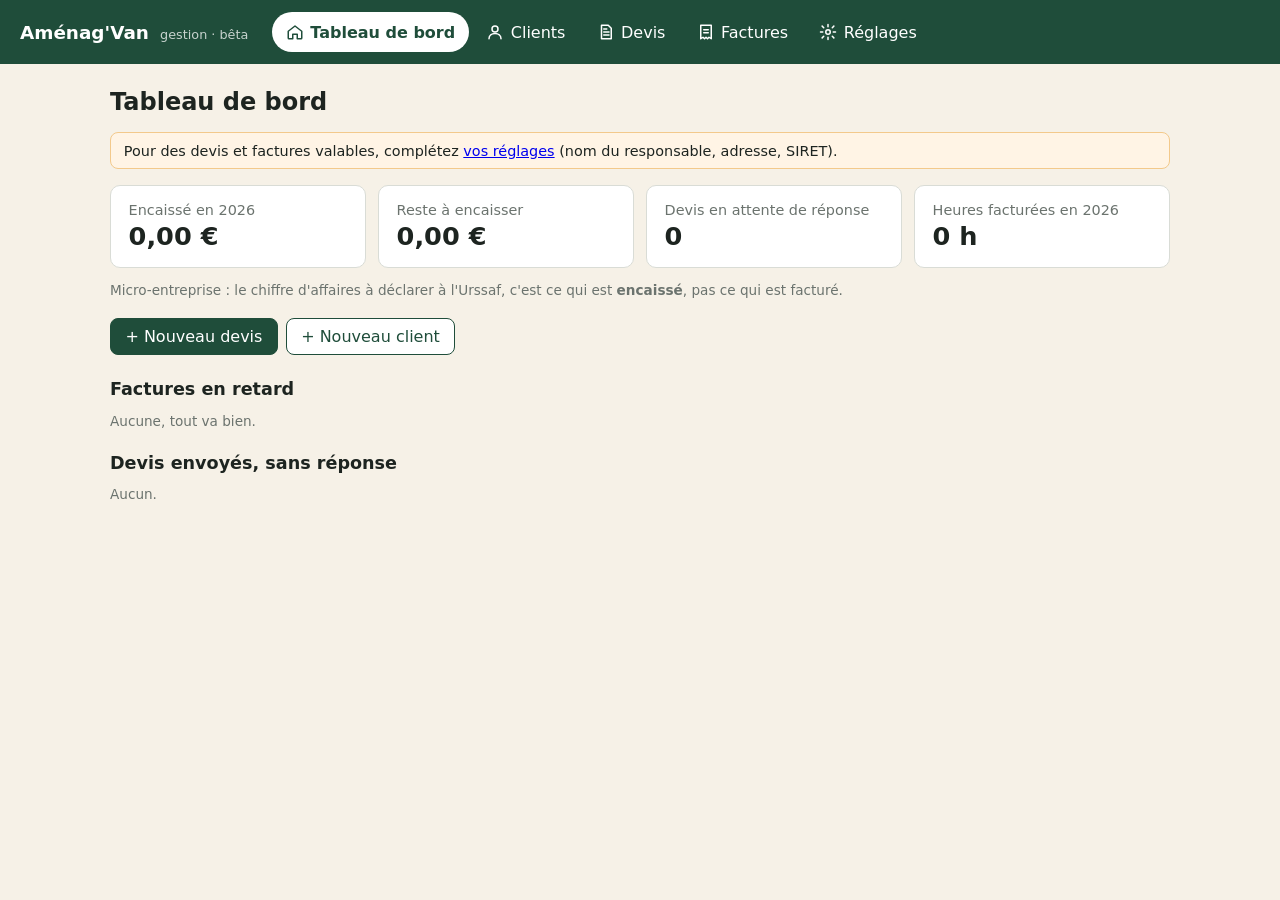
==== gestion/index.html @ 22cc669c "Appli de gestion (bêta) installable sur téléphone et tablette - gestion/ : clients, devis, factures," ====
<!DOCTYPE html>
<html lang="fr">
<head>
  <meta charset="utf-8">
  <meta name="viewport" content="width=device-width, initial-scale=1, viewport-fit=cover">
  <meta name="robots" content="noindex, nofollow">
  <title>Gestion — Aménag'Van (bêta)</title>
  <!-- Appli installable (téléphone, tablette, ordi) -->
  <link rel="manifest" href="manifest.webmanifest">
  <meta name="theme-color" content="#1f4d3a">
  <link rel="icon" type="image/png" href="icone-192.png">
  <link rel="apple-touch-icon" href="icone-180.png">
  <meta name="apple-mobile-web-app-capable" content="yes">
  <meta name="mobile-web-app-capable" content="yes">
  <meta name="apple-mobile-web-app-status-bar-style" content="black-translucent">
  <meta name="apple-mobile-web-app-title" content="Gestion AV">
  <link rel="stylesheet" href="app.css?v=5">
</head>
<body>
  <header class="barre">
    <div class="marque">Aménag'Van <span class="beta">gestion · bêta</span></div>
    <nav id="menu" aria-label="Menu principal">
      <button data-vue="accueil">
        <svg viewBox="0 0 24 24" aria-hidden="true"><path d="M3 11l9-7 9 7v9a1 1 0 0 1-1 1h-5v-6H9v6H4a1 1 0 0 1-1-1z"/></svg>
        <span class="long">Tableau de bord</span><span class="court">Accueil</span>
      </button>
      <button data-vue="clients">
        <svg viewBox="0 0 24 24" aria-hidden="true"><circle cx="12" cy="8" r="4"/><path d="M4 21c0-4.4 3.6-7 8-7s8 2.6 8 7"/></svg>
        <span>Clients</span>
      </button>
      <button data-vue="devis">
        <svg viewBox="0 0 24 24" aria-hidden="true"><path d="M6 3h9l4 4v14H6z"/><path d="M9 12h7M9 16h7M9 8h4"/></svg>
        <span>Devis</span>
      </button>
      <button data-vue="factures">
        <svg viewBox="0 0 24 24" aria-hidden="true"><path d="M5 3h14v18l-3-2-2 2-2-2-2 2-2-2-3 2z"/><path d="M9 9h6M9 13h6"/></svg>
        <span>Factures</span>
      </button>
      <button data-vue="reglages">
        <svg viewBox="0 0 24 24" aria-hidden="true"><circle cx="12" cy="12" r="3"/><path d="M12 2v3M12 19v3M4.2 4.2l2.1 2.1M17.7 17.7l2.1 2.1M2 12h3M19 12h3M4.2 19.8l2.1-2.1M17.7 6.3l2.1-2.1"/></svg>
        <span>Réglages</span>
      </button>
    </nav>
  </header>

  <div id="bandeau-installer" class="bandeau" hidden>
    <span>Installer l'appli sur cet appareil ?</span>
    <button class="btn petit" id="btn-installer">Installer</button>
    <button class="btn secondaire petit" id="btn-installer-non">Plus tard</button>
  </div>

  <main id="vue"></main>

  <!-- Document imprimable (devis / facture) -->
  <section id="impression" aria-hidden="true"></section>

  <dialog id="fenetre"><form method="dialog" id="fenetre-form"></form></dialog>

  <!-- Taux horaire et mention TVA : même source que le site -->
  <script src="../js/tarifs.js"></script>
  <script src="app.js?v=3"></script>
</body>
</html>
---- gestion/app.css ----
:root {
  --vert: #1f4d3a;
  --vert-clair: #e8f0ec;
  --orange: #e07a3a;
  --sable: #f6f1e7;
  --texte: #1d2420;
  --gris: #6b736e;
  --bord: #d9dcd6;
  --rouge: #b3261e;
  --rayon: 10px;
  font-family: system-ui, -apple-system, "Segoe UI", Roboto, sans-serif;
  color: var(--texte);
  background: var(--sable);
}
* { box-sizing: border-box; }
body { margin: 0; }
button, input, select, textarea { font: inherit; }
/* 16 px minimum : évite le zoom automatique de l'iPhone/iPad sur les champs */
input, select, textarea { font-size: max(16px, 1em); }
html { -webkit-text-size-adjust: 100%; }

.barre {
  position: sticky; top: 0; z-index: 5;
  display: flex; flex-wrap: wrap; align-items: center; gap: .5rem 1.5rem;
  padding: .75rem 1.25rem; background: var(--vert); color: #fff;
  padding-top: calc(.75rem + env(safe-area-inset-top));
  padding-left: calc(1.25rem + env(safe-area-inset-left));
  padding-right: calc(1.25rem + env(safe-area-inset-right));
}
.marque { font-weight: 700; font-size: 1.15rem; }
.beta { font-weight: 400; font-size: .8rem; opacity: .75; margin-left: .3rem; }
#menu { display: flex; flex-wrap: wrap; gap: .25rem; }
#menu button {
  display: inline-flex; align-items: center; gap: .4rem;
  background: transparent; color: #fff; border: 0; padding: .5rem .85rem;
  border-radius: 999px; cursor: pointer; min-height: 40px;
  -webkit-tap-highlight-color: transparent;
}
#menu svg { width: 18px; height: 18px; fill: none; stroke: currentColor; stroke-width: 2; stroke-linecap: round; stroke-linejoin: round; flex: none; }
#menu .court { display: none; }
#menu button:hover { background: rgba(255,255,255,.12); }
#menu button.actif { background: #fff; color: var(--vert); font-weight: 600; }

main { max-width: 1100px; margin: 0 auto; padding: 1.25rem; }
h1 { font-size: 1.5rem; margin: .25rem 0 1rem; }
h2 { font-size: 1.1rem; margin: 1.5rem 0 .6rem; }

.entete { display: flex; flex-wrap: wrap; justify-content: space-between; align-items: center; gap: .75rem; }
.carte {
  background: #fff; border: 1px solid var(--bord); border-radius: var(--rayon);
  padding: 1rem 1.1rem;
}
.tuiles { display: grid; grid-template-columns: repeat(auto-fit, minmax(190px, 1fr)); gap: .75rem; }
.tuile .valeur { font-size: 1.6rem; font-weight: 700; margin-top: .2rem; font-variant-numeric: tabular-nums; }
.tuile .libelle { color: var(--gris); font-size: .9rem; }

.btn {
  display: inline-flex; align-items: center; gap: .35rem;
  background: var(--vert); color: #fff; border: 1px solid var(--vert);
  padding: .5rem .9rem; border-radius: 8px; cursor: pointer; text-decoration: none;
}
.btn:hover { filter: brightness(1.1); }
.btn.secondaire { background: #fff; color: var(--vert); }
.btn.danger { background: #fff; color: var(--rouge); border-color: var(--rouge); }
.btn.petit { padding: .25rem .55rem; font-size: .85rem; }
.btn:disabled { opacity: .5; cursor: not-allowed; }

table.liste { width: 100%; border-collapse: collapse; background: #fff; border-radius: var(--rayon); overflow: hidden; border: 1px solid var(--bord); }
.liste th, .liste td { padding: .6rem .7rem; text-align: left; border-bottom: 1px solid var(--bord); vertical-align: top; }
.liste th { background: var(--vert-clair); font-size: .85rem; color: var(--vert); }
.liste tr:last-child td { border-bottom: 0; }
.liste td.num, .liste th.num { text-align: right; font-variant-numeric: tabular-nums; white-space: nowrap; }
.liste tbody tr.cliquable { cursor: pointer; }
.liste tbody tr.cliquable:hover { background: #fafaf6; }
.vide { color: var(--gris); text-align: center; padding: 2rem 1rem; }
.actions { display: flex; flex-wrap: wrap; gap: .35rem; justify-content: flex-end; }

.pastille { display: inline-block; padding: .1rem .55rem; border-radius: 999px; font-size: .8rem; background: #eee; white-space: nowrap; }
.pastille.brouillon { background: #eceae4; }
.pastille.envoye { background: #fdecc8; color: #7a4b00; }
.pastille.accepte, .pastille.payee { background: #d6efdf; color: #145c32; }
.pastille.refuse { background: #f6d6d3; color: #7d1a14; }
.pastille.impayee { background: #fde2cf; color: #8a3b0c; }
.pastille.retard { background: #f6d6d3; color: #7d1a14; font-weight: 600; }

.grille { display: grid; grid-template-columns: repeat(auto-fit, minmax(220px, 1fr)); gap: .75rem 1rem; }
label { display: flex; flex-direction: column; gap: .25rem; font-size: .9rem; color: var(--gris); }
label.plein { grid-column: 1 / -1; }
input, select, textarea {
  padding: .5rem .6rem; border: 1px solid var(--bord); border-radius: 8px; background: #fff; color: var(--texte);
}
input:focus, select:focus, textarea:focus { outline: 2px solid var(--orange); outline-offset: 0; }
textarea { min-height: 70px; resize: vertical; }

.lignes { width: 100%; border-collapse: collapse; margin-top: .5rem; }
.lignes th { font-size: .8rem; color: var(--gris); text-align: left; padding: .3rem; }
.lignes td { padding: .25rem .3rem; vertical-align: top; }
.lignes input, .lignes select { width: 100%; }
.lignes .c-type { width: 190px; }
.lignes .c-qte, .lignes .c-pu { width: 95px; }
.lignes .c-total { width: 110px; text-align: right; font-variant-numeric: tabular-nums; padding-top: .7rem; }
.lignes .c-sup { width: 36px; }
.totaux { margin-top: 1rem; display: flex; flex-direction: column; align-items: flex-end; gap: .2rem; font-variant-numeric: tabular-nums; }
.totaux .grand { font-size: 1.25rem; font-weight: 700; }
.note { font-size: .85rem; color: var(--gris); }
.alerte { background: #fff4e5; border: 1px solid #f3c98b; padding: .6rem .8rem; border-radius: 8px; font-size: .9rem; margin-bottom: 1rem; }
.barre-actions { display: flex; flex-wrap: wrap; gap: .5rem; margin-top: 1.25rem; }
.recherche { max-width: 280px; }

dialog { border: 0; border-radius: var(--rayon); padding: 1.25rem; width: min(560px, 94vw); }
dialog::backdrop { background: rgba(0,0,0,.35); }

#impression { display: none; }

.bandeau {
  display: flex; flex-wrap: wrap; align-items: center; gap: .5rem .75rem;
  max-width: 1100px; margin: .75rem auto 0; padding: .6rem .9rem;
  background: #fff; border: 1px solid var(--bord); border-radius: var(--rayon);
}
.bandeau[hidden] { display: none; }
.bandeau span { flex: 1 1 200px; }

/* ---------- Écrans tactiles (téléphone, tablette) : cibles plus grandes ---------- */
@media (pointer: coarse) {
  .btn { min-height: 44px; padding: .6rem 1rem; }
  .btn.petit { min-height: 40px; padding: .4rem .8rem; }
  .liste th, .liste td { padding: .8rem .75rem; }
  input, select, textarea { min-height: 44px; }
  .lignes .c-sup .btn { min-width: 40px; justify-content: center; }
}

/* ---------- Tablette en portrait : colonnes de lignes plus compactes ---------- */
@media (min-width: 761px) and (max-width: 960px) {
  .lignes .c-type { width: 150px; }
  .lignes .c-qte, .lignes .c-pu { width: 72px; }
  .lignes .c-total { width: 95px; }
}

/* ---------- Téléphone et tablette en portrait : menu en bas, comme une appli ---------- */
@media (max-width: 760px) {
  .barre { justify-content: center; padding-top: calc(.6rem + env(safe-area-inset-top)); padding-bottom: .6rem; }
  #menu {
    position: fixed; left: 0; right: 0; bottom: 0; z-index: 10;
    display: grid; grid-template-columns: repeat(5, 1fr); gap: 0;
    background: var(--vert); border-top: 1px solid rgba(255,255,255,.15);
    padding: .3rem env(safe-area-inset-right) calc(.3rem + env(safe-area-inset-bottom)) env(safe-area-inset-left);
  }
  #menu button {
    flex-direction: column; gap: .15rem; border-radius: 10px; margin: 0 .15rem;
    padding: .35rem .1rem; font-size: .72rem; min-height: 52px; justify-content: center;
  }
  #menu svg { width: 22px; height: 22px; }
  #menu button.actif { background: rgba(255,255,255,.16); color: #fff; font-weight: 600; }
  #menu .long { display: none; }
  #menu .court { display: inline; }
  main { padding: 1rem .85rem calc(90px + env(safe-area-inset-bottom)); }
  h1 { font-size: 1.3rem; }
  .entete .actions { width: 100%; justify-content: stretch; }
  .entete .actions > * { flex: 1 1 auto; }
  .recherche { max-width: none; }
  .barre-actions .btn { flex: 1 1 auto; justify-content: center; }
  .tuile .valeur { font-size: 1.35rem; }
}

@media (max-width: 760px) {
  .lignes thead { display: none; }
  .lignes tr { display: grid; grid-template-columns: 1fr 1fr; gap: .3rem; padding: .5rem 0; border-bottom: 1px solid var(--bord); }
  .lignes td { padding: 0; width: auto !important; }
  .lignes td.c-desc, .lignes td.c-type { grid-column: 1 / -1; }
  .lignes td[data-l]::before { content: attr(data-l); display: block; font-size: .75rem; color: var(--gris); margin-bottom: .15rem; }
  .lignes td.c-total { text-align: left; padding-top: .4rem; }
  .lignes td.c-sup { justify-self: end; }
  .liste .cache-mobile { display: none; }
}

/* ---------- Document imprimé (devis / facture) ---------- */
.doc { font-size: 10.5pt; color: #111; }
.doc .haut { display: flex; justify-content: space-between; gap: 2rem; margin-bottom: 1.5rem; }
.doc .emetteur strong { font-size: 14pt; color: var(--vert); }
.doc .titre-doc { text-align: right; }
.doc .titre-doc h1 { margin: 0; font-size: 20pt; color: var(--vert); letter-spacing: .04em; }
.doc .destinataire { margin-left: auto; width: 48%; border: 1px solid #ccc; border-radius: 6px; padding: .6rem .8rem; margin-bottom: 1.2rem; }
.doc table { width: 100%; border-collapse: collapse; margin: .8rem 0; }
.doc th { background: var(--vert); color: #fff; text-align: left; padding: .4rem .5rem; font-size: 9.5pt; }
.doc td { padding: .4rem .5rem; border-bottom: 1px solid #ddd; vertical-align: top; }
.doc .num { text-align: right; white-space: nowrap; }
.doc .info td { color: #555; font-style: italic; }
.doc .totaux-doc { margin-left: auto; width: 45%; }
.doc .totaux-doc td { border: 0; padding: .2rem .5rem; }
.doc .totaux-doc .grand td { font-size: 12.5pt; font-weight: 700; border-top: 2px solid var(--vert); }
.doc .mentions { margin-top: 1.5rem; font-size: 8.5pt; color: #444; line-height: 1.45; }
.doc .signature { margin-top: 1.5rem; display: flex; justify-content: space-between; gap: 2rem; }
.doc .signature div { width: 48%; border: 1px dashed #aaa; border-radius: 6px; min-height: 90px; padding: .5rem; font-size: 9pt; }

@media print {
  @page { size: A4; margin: 14mm; }
  body { background: #fff; }
  .barre, main, dialog, .bandeau { display: none !important; }
  #impression { display: block; }
  * { -webkit-print-color-adjust: exact; print-color-adjust: exact; }
}
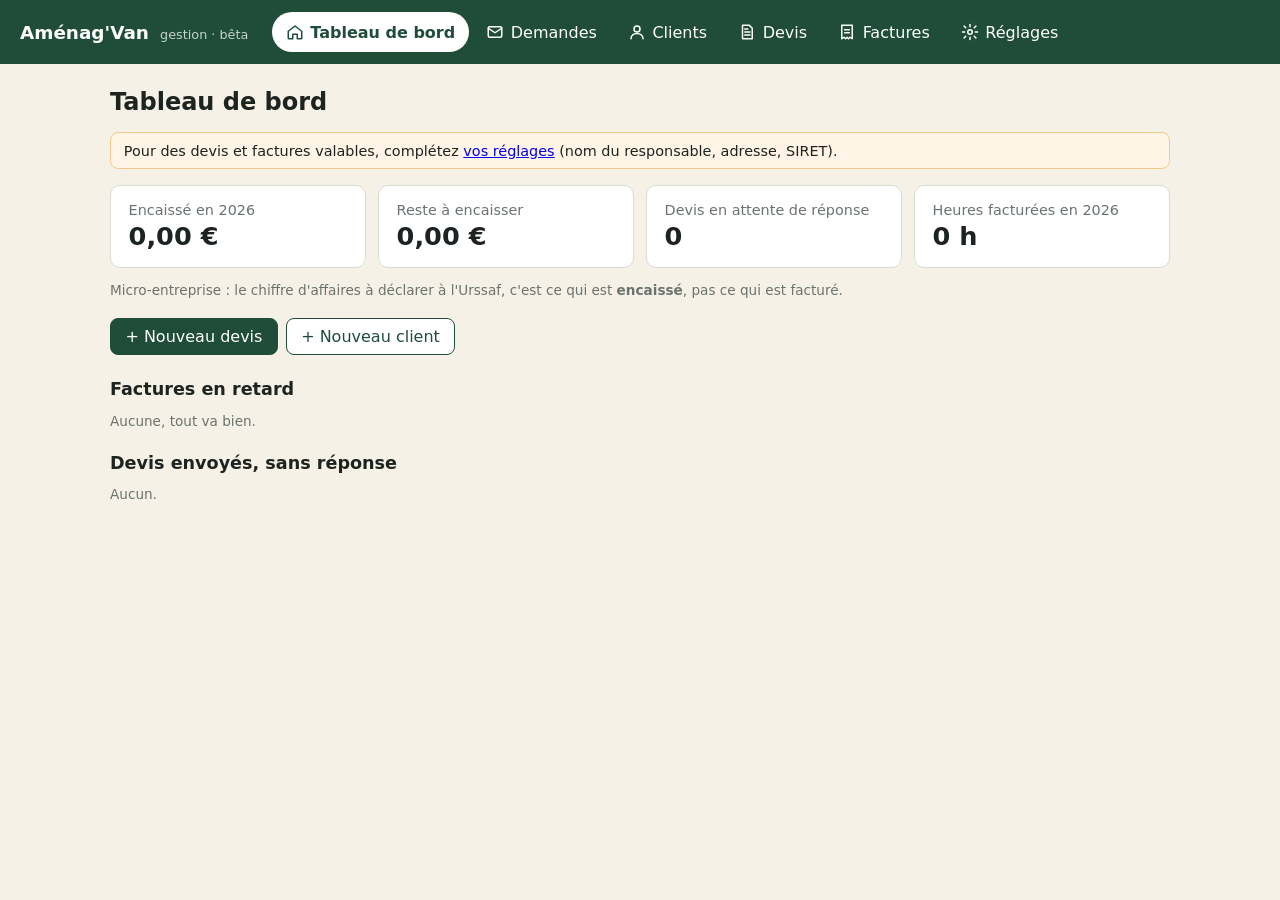
==== commit ccba421b: "Appli de gestion : réception des demandes du site (script Google gratuit) - Le site copie chaque dem" ====
--- a/gestion/index.html
+++ b/gestion/index.html
@@ -14,7 +14,7 @@
   <meta name="mobile-web-app-capable" content="yes">
   <meta name="apple-mobile-web-app-status-bar-style" content="black-translucent">
   <meta name="apple-mobile-web-app-title" content="Gestion AV">
-  <link rel="stylesheet" href="app.css?v=5">
+  <link rel="stylesheet" href="app.css?v=6">
 </head>
 <body>
   <header class="barre">
@@ -23,6 +23,10 @@
       <button data-vue="accueil">
         <svg viewBox="0 0 24 24" aria-hidden="true"><path d="M3 11l9-7 9 7v9a1 1 0 0 1-1 1h-5v-6H9v6H4a1 1 0 0 1-1-1z"/></svg>
         <span class="long">Tableau de bord</span><span class="court">Accueil</span>
+      </button>
+      <button data-vue="demandes">
+        <svg viewBox="0 0 24 24" aria-hidden="true"><path d="M3 7l9 6 9-6"/><rect x="3" y="5" width="18" height="14" rx="2"/></svg>
+        <span>Demandes</span><b class="compteur" hidden>0</b>
       </button>
       <button data-vue="clients">
         <svg viewBox="0 0 24 24" aria-hidden="true"><circle cx="12" cy="8" r="4"/><path d="M4 21c0-4.4 3.6-7 8-7s8 2.6 8 7"/></svg>
@@ -58,6 +62,7 @@
 
   <!-- Taux horaire et mention TVA : même source que le site -->
   <script src="../js/tarifs.js"></script>
-  <script src="app.js?v=3"></script>
+  <script src="script-google.js?v=1"></script>
+  <script src="app.js?v=5"></script>
 </body>
 </html>
--- a/gestion/app.css
+++ b/gestion/app.css
@@ -38,6 +38,29 @@
 }
 #menu svg { width: 18px; height: 18px; fill: none; stroke: currentColor; stroke-width: 2; stroke-linecap: round; stroke-linejoin: round; flex: none; }
 #menu .court { display: none; }
+#menu button { position: relative; }
+.compteur {
+  min-width: 1.25rem; height: 1.25rem; padding: 0 .3rem; border-radius: 999px;
+  background: var(--orange); color: #fff; font-size: .72rem; font-weight: 700;
+  display: inline-flex; align-items: center; justify-content: center; line-height: 1;
+}
+.compteur[hidden] { display: none; }
+
+/* Demandes du site */
+.cartes-demandes { display: grid; grid-template-columns: repeat(auto-fill, minmax(280px, 1fr)); gap: .75rem; }
+.demande { cursor: pointer; display: flex; flex-direction: column; gap: .3rem; }
+.demande:hover { border-color: var(--vert); }
+.demande .entete { gap: .5rem; flex-wrap: nowrap; }
+.demande .extrait { margin: .2rem 0 0; color: var(--texte); display: -webkit-box; -webkit-line-clamp: 3; -webkit-box-orient: vertical; overflow: hidden; }
+.details { display: grid; grid-template-columns: minmax(130px, max-content) 1fr; gap: .45rem 1rem; margin: 0; }
+.details dt { color: var(--gris); font-size: .9rem; }
+.details dd { margin: 0; white-space: pre-wrap; overflow-wrap: anywhere; }
+a.alerte.nouvelles { display: block; text-decoration: none; color: inherit; background: #e8f0ec; border-color: #9fc3ae; }
+.etapes { padding-left: 1.2rem; line-height: 1.5; }
+.etapes li { margin-bottom: .5rem; }
+.etapes textarea { width: 100%; font-family: ui-monospace, Consolas, monospace; font-size: 12px; margin: .4rem 0; }
+details summary { cursor: pointer; font-weight: 600; color: var(--vert); }
+.plein { grid-column: 1 / -1; }
 #menu button:hover { background: rgba(255,255,255,.12); }
 #menu button.actif { background: #fff; color: var(--vert); font-weight: 600; }
 
@@ -141,14 +164,17 @@
   .barre { justify-content: center; padding-top: calc(.6rem + env(safe-area-inset-top)); padding-bottom: .6rem; }
   #menu {
     position: fixed; left: 0; right: 0; bottom: 0; z-index: 10;
-    display: grid; grid-template-columns: repeat(5, 1fr); gap: 0;
+    display: grid; grid-template-columns: repeat(6, 1fr); gap: 0;
     background: var(--vert); border-top: 1px solid rgba(255,255,255,.15);
     padding: .3rem env(safe-area-inset-right) calc(.3rem + env(safe-area-inset-bottom)) env(safe-area-inset-left);
   }
   #menu button {
     flex-direction: column; gap: .15rem; border-radius: 10px; margin: 0 .15rem;
-    padding: .35rem .1rem; font-size: .72rem; min-height: 52px; justify-content: center;
+    padding: .35rem .1rem; font-size: .68rem; min-height: 52px; justify-content: center;
   }
+  #menu .compteur { position: absolute; top: 2px; right: calc(50% - 22px); min-width: 1.1rem; height: 1.1rem; font-size: .65rem; }
+  .details { grid-template-columns: 1fr; gap: .1rem; }
+  .details dd { margin-bottom: .55rem; }
   #menu svg { width: 22px; height: 22px; }
   #menu button.actif { background: rgba(255,255,255,.16); color: #fff; font-weight: 600; }
   #menu .long { display: none; }
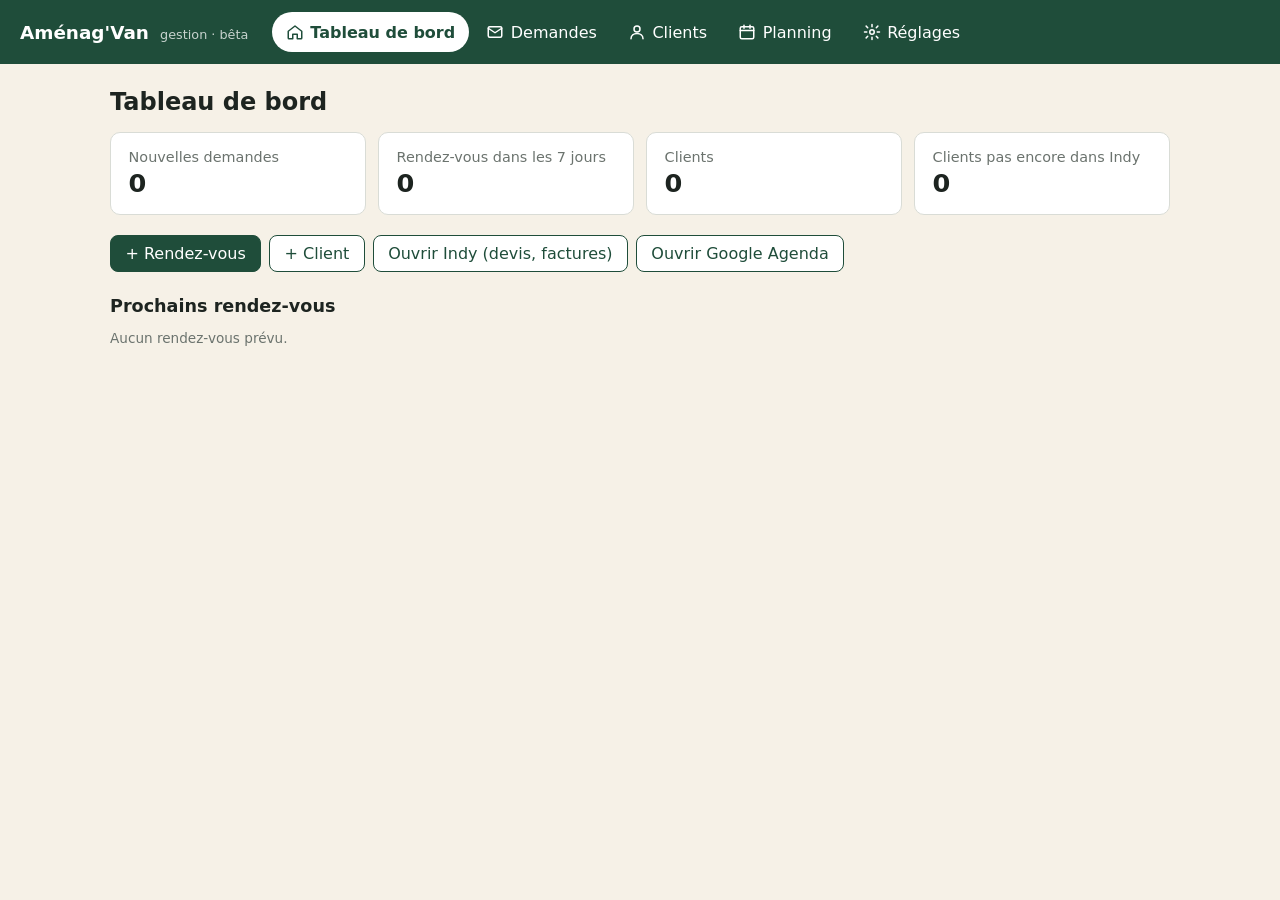
==== commit 01201325: "Gestion : solution mixte Indy + Google Agenda - Devis et factures retirés de l'appli (faits dans Ind" ====
--- a/gestion/index.html
+++ b/gestion/index.html
@@ -14,7 +14,7 @@
   <meta name="mobile-web-app-capable" content="yes">
   <meta name="apple-mobile-web-app-status-bar-style" content="black-translucent">
   <meta name="apple-mobile-web-app-title" content="Gestion AV">
-  <link rel="stylesheet" href="app.css?v=6">
+  <link rel="stylesheet" href="app.css?v=7">
 </head>
 <body>
   <header class="barre">
@@ -32,13 +32,9 @@
         <svg viewBox="0 0 24 24" aria-hidden="true"><circle cx="12" cy="8" r="4"/><path d="M4 21c0-4.4 3.6-7 8-7s8 2.6 8 7"/></svg>
         <span>Clients</span>
       </button>
-      <button data-vue="devis">
-        <svg viewBox="0 0 24 24" aria-hidden="true"><path d="M6 3h9l4 4v14H6z"/><path d="M9 12h7M9 16h7M9 8h4"/></svg>
-        <span>Devis</span>
-      </button>
-      <button data-vue="factures">
-        <svg viewBox="0 0 24 24" aria-hidden="true"><path d="M5 3h14v18l-3-2-2 2-2-2-2 2-2-2-3 2z"/><path d="M9 9h6M9 13h6"/></svg>
-        <span>Factures</span>
+      <button data-vue="planning">
+        <svg viewBox="0 0 24 24" aria-hidden="true"><rect x="3" y="5" width="18" height="16" rx="2"/><path d="M3 10h18M8 3v4M16 3v4"/></svg>
+        <span>Planning</span>
       </button>
       <button data-vue="reglages">
         <svg viewBox="0 0 24 24" aria-hidden="true"><circle cx="12" cy="12" r="3"/><path d="M12 2v3M12 19v3M4.2 4.2l2.1 2.1M17.7 17.7l2.1 2.1M2 12h3M19 12h3M4.2 19.8l2.1-2.1M17.7 6.3l2.1-2.1"/></svg>
@@ -55,14 +51,9 @@
 
   <main id="vue"></main>
 
-  <!-- Document imprimable (devis / facture) -->
-  <section id="impression" aria-hidden="true"></section>
+  <dialog id="fenetre"><form method="dialog" id="fenetre-form" novalidate></form></dialog>
 
-  <dialog id="fenetre"><form method="dialog" id="fenetre-form"></form></dialog>
-
-  <!-- Taux horaire et mention TVA : même source que le site -->
-  <script src="../js/tarifs.js"></script>
   <script src="script-google.js?v=1"></script>
-  <script src="app.js?v=5"></script>
+  <script src="app.js?v=6"></script>
 </body>
 </html>
--- a/gestion/app.css
+++ b/gestion/app.css
@@ -133,7 +133,6 @@
 dialog { border: 0; border-radius: var(--rayon); padding: 1.25rem; width: min(560px, 94vw); }
 dialog::backdrop { background: rgba(0,0,0,.35); }
 
-#impression { display: none; }
 
 .bandeau {
   display: flex; flex-wrap: wrap; align-items: center; gap: .5rem .75rem;
@@ -164,7 +163,7 @@
   .barre { justify-content: center; padding-top: calc(.6rem + env(safe-area-inset-top)); padding-bottom: .6rem; }
   #menu {
     position: fixed; left: 0; right: 0; bottom: 0; z-index: 10;
-    display: grid; grid-template-columns: repeat(6, 1fr); gap: 0;
+    display: grid; grid-template-columns: repeat(5, 1fr); gap: 0;
     background: var(--vert); border-top: 1px solid rgba(255,255,255,.15);
     padding: .3rem env(safe-area-inset-right) calc(.3rem + env(safe-area-inset-bottom)) env(safe-area-inset-left);
   }
@@ -199,29 +198,19 @@
   .liste .cache-mobile { display: none; }
 }
 
-/* ---------- Document imprimé (devis / facture) ---------- */
-.doc { font-size: 10.5pt; color: #111; }
-.doc .haut { display: flex; justify-content: space-between; gap: 2rem; margin-bottom: 1.5rem; }
-.doc .emetteur strong { font-size: 14pt; color: var(--vert); }
-.doc .titre-doc { text-align: right; }
-.doc .titre-doc h1 { margin: 0; font-size: 20pt; color: var(--vert); letter-spacing: .04em; }
-.doc .destinataire { margin-left: auto; width: 48%; border: 1px solid #ccc; border-radius: 6px; padding: .6rem .8rem; margin-bottom: 1.2rem; }
-.doc table { width: 100%; border-collapse: collapse; margin: .8rem 0; }
-.doc th { background: var(--vert); color: #fff; text-align: left; padding: .4rem .5rem; font-size: 9.5pt; }
-.doc td { padding: .4rem .5rem; border-bottom: 1px solid #ddd; vertical-align: top; }
-.doc .num { text-align: right; white-space: nowrap; }
-.doc .info td { color: #555; font-style: italic; }
-.doc .totaux-doc { margin-left: auto; width: 45%; }
-.doc .totaux-doc td { border: 0; padding: .2rem .5rem; }
-.doc .totaux-doc .grand td { font-size: 12.5pt; font-weight: 700; border-top: 2px solid var(--vert); }
-.doc .mentions { margin-top: 1.5rem; font-size: 8.5pt; color: #444; line-height: 1.45; }
-.doc .signature { margin-top: 1.5rem; display: flex; justify-content: space-between; gap: 2rem; }
-.doc .signature div { width: 48%; border: 1px dashed #aaa; border-radius: 6px; min-height: 90px; padding: .5rem; font-size: 9pt; }
-
-@media print {
-  @page { size: A4; margin: 14mm; }
-  body { background: #fff; }
-  .barre, main, dialog, .bandeau { display: none !important; }
-  #impression { display: block; }
-  * { -webkit-print-color-adjust: exact; print-color-adjust: exact; }
-}
+/* Tableau de bord : tuiles cliquables */
+a.tuile { color: inherit; text-decoration: none; }
+a.tuile:hover { border-color: var(--vert); }
+
+/* Rendez-vous */
+.liste-rdv { list-style: none; padding: 0; margin: 0; display: grid; gap: .6rem; }
+.liste-rdv li { display: flex; flex-direction: column; gap: .2rem; }
+.rdv-quand { display: flex; flex-wrap: wrap; gap: .5rem; align-items: center; }
+h2.jour::first-letter { text-transform: uppercase; }
+.liste-simple { padding-left: 1.2rem; }
+.bloc-indy { display: flex; flex-wrap: wrap; gap: .6rem 1rem; align-items: center; justify-content: space-between; margin-bottom: 1rem; }
+label.case { flex-direction: row; align-items: center; gap: .5rem; color: var(--texte); }
+label.case input { min-height: 0; width: 20px; height: 20px; }
+label[hidden] { display: none; }
+.erreur { color: var(--rouge); }
+.erreur:empty { display: none; }
